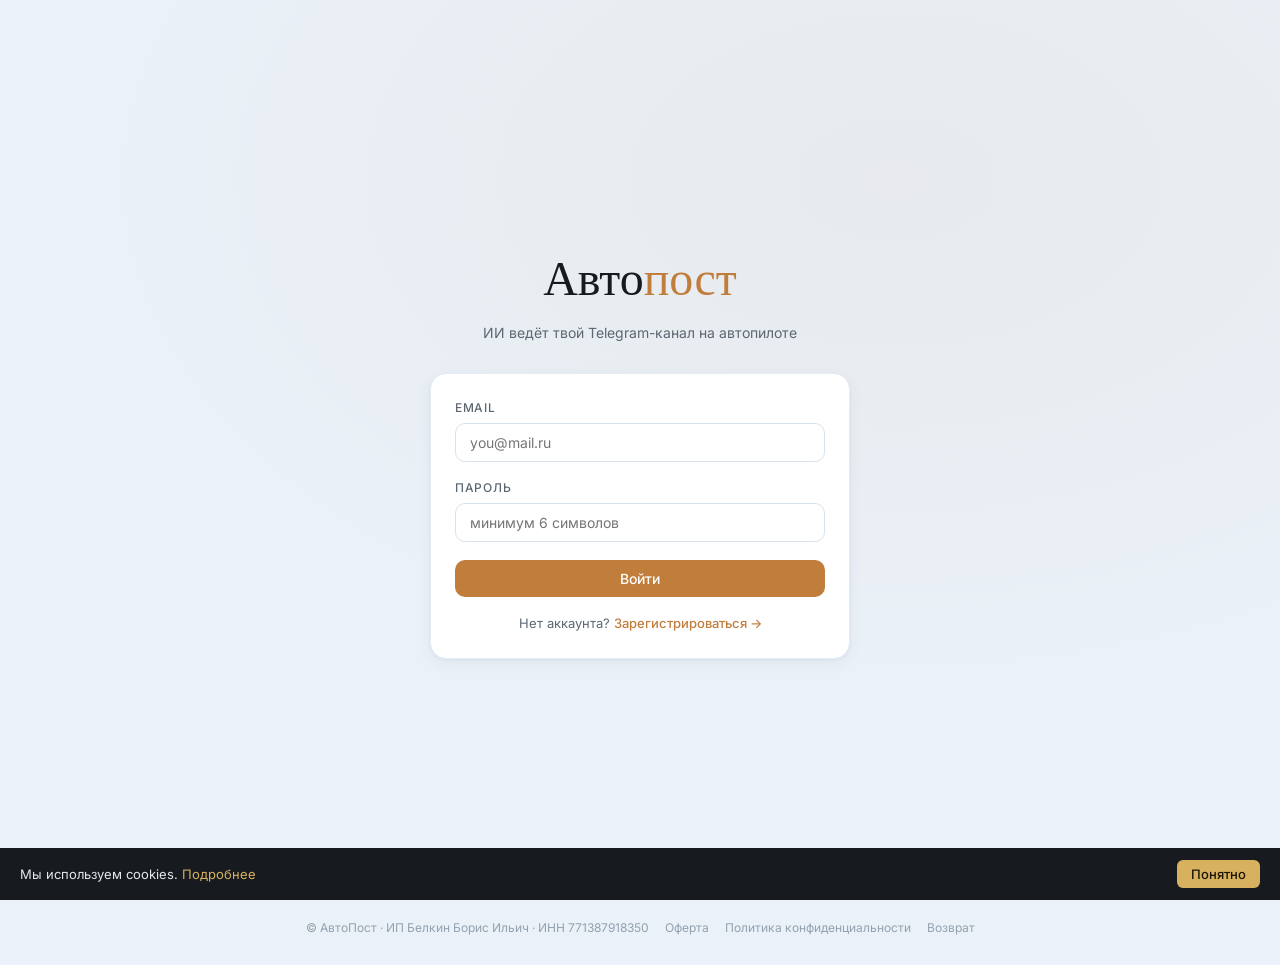
==== static/index.html @ a734618d "Актуализировать домен на projectautopost.ru, убрать мёртвый корневой app.js Сайт давно переехал с au" ====
<!DOCTYPE html>
<html lang="ru">
<head>
  <script>try{performance.mark('html_loaded');}catch(_){}</script>
  <meta charset="UTF-8">
  <meta name="viewport" content="width=device-width, initial-scale=1.0, maximum-scale=1.0, user-scalable=no">
  <meta name="format-detection" content="telephone=no">
  <title>Автопост — ИИ ведёт твой Telegram-канал</title>
  <link rel="stylesheet" href="/static/styles.css?v=20260722k">
  <link rel="icon" href="data:image/svg+xml,<svg xmlns='http://www.w3.org/2000/svg' viewBox='0 0 32 32'><text y='26' font-size='26'>✦</text></svg>">
  <!-- Yandex.Metrika counter -->
  <script>
    window.YM_COUNTER_ID = 109941485;
    (function(m,e,t,r,i,k,a){
      m[i]=m[i]||function(){(m[i].a=m[i].a||[]).push(arguments)};
      m[i].l=1*new Date();
      for (var j = 0; j < document.scripts.length; j++) { if (document.scripts[j].src === r) { return; } }
      k=e.createElement(t),a=e.getElementsByTagName(t)[0];
      k.async=1;k.src=r;a.parentNode.insertBefore(k,a)
    })(window, document, 'script', 'https://mc.yandex.ru/metrika/tag.js?id=109941485', 'ym');
    ym(109941485, 'init', {
      ssr: true,
      webvisor: true,
      clickmap: true,
      ecommerce: 'dataLayer',
      accurateTrackBounce: true,
      trackLinks: true
    });
  </script>
  <noscript><div><img src="https://mc.yandex.ru/watch/109941485" style="position:absolute; left:-9999px;" alt="" /></div></noscript>
  <!-- /Yandex.Metrika counter -->
</head>
<body>
  <style>
    /* Компактный футер с юр. реквизитами -- раньше был только на /landing,
       но эту страницу (форма входа) люди тоже открывают напрямую по голому
       домену, и на ней не было ни одной ссылки на оферту/политику/реквизиты.
       Использует переменные --text-faint/--text из static/styles.css,
       уже подключённого этой страницей -- отдельного styles.css не тянем. */
    .app-footer {
      max-width: 1180px; margin: 0 auto; padding: 18px 24px 28px;
      display: flex; gap: 16px; flex-wrap: wrap; justify-content: center;
      color: var(--text-faint); font-size: 12px; text-align: center;
    }
    .app-footer a { color: var(--text-faint); text-decoration: none; }
    .app-footer a:hover { color: var(--text); }
  </style>
  <div id="app"><div style="display:flex;align-items:center;justify-content:center;min-height:100vh;color:#999;font-family:system-ui,sans-serif;font-size:14px">Загрузка…</div></div>
  <footer class="app-footer">
    <span>© АвтоПост · ИП Белкин Борис Ильич · ИНН 771387918350</span>
    <a href="/legal/offer">Оферта</a>
    <a href="/legal/privacy">Политика конфиденциальности</a>
    <a href="/legal/refund">Возврат</a>
  </footer>
  <script src="/static/app.part01.js?v=20260722k"></script>
  <script src="/static/app.part02.js?v=20260722k"></script>
  <script src="/static/app.part03.js?v=20260722k"></script>
  <script src="/static/app.part04.js?v=20260722k"></script>
  <script src="/static/app.part05.js?v=20260722k"></script>
  <script src="/static/app.part06.js?v=20260722k"></script>
  <script src="/static/app.part07.js?v=20260722k"></script>
  <script src="/static/app.part08.js?v=20260722k"></script>
  <script src="/static/app.part09.js?v=20260722k"></script>
  <script src="/static/app.part10.js?v=20260722k"></script>
  <script src="/static/app.part11.js?v=20260722k"></script>
  <script src="/static/app.part12.js?v=20260722k"></script>
  <script src="/static/app.part13.js?v=20260722k"></script>
  <script src="/static/app.part14.js?v=20260722k"></script>
  <script src="/static/app.part15.js?v=20260722k"></script>
  <script src="/static/app.part16.js?v=20260722k"></script>
</body>
</html>
---- static/styles.css ----
@import url('https://fonts.googleapis.com/css2?family=Instrument+Serif:ital@0;1&family=Inter:wght@300;400;500;600&family=JetBrains+Mono:wght@400;500&display=swap');

:root {
  --bg: #eaf1f8;
  --bg2: #dfe9f3;
  --surface: #ffffff;
  --surface2: #f5f8fb;
  --border: #d7e2ee;
  --border-soft: #e4ecf4;
  --text: #171b20;
  --text-dim: #5c6772;
  --text-faint: #93a1af;
  --accent: #c17d3c;
  --accent-soft: #f5ebe0;
  --accent-dark: #9a5f28;
  --green: #2d8a4e;
  --green-bg: #edf7f1;
  --red: #c0392b;
  --red-bg: #fdf0ee;
  --blue: #2563a8;
  --blue-bg: #eef4fc;
  --radius: 16px;
  --shadow: 0 1px 3px rgba(20,40,70,0.05), 0 4px 16px rgba(20,40,70,0.05);
  --shadow-md: 0 2px 8px rgba(20,40,70,0.08), 0 8px 32px rgba(20,40,70,0.07);
}

* { box-sizing: border-box; margin: 0; padding: 0; }

body {
  background: var(--bg);
  color: var(--text);
  font-family: 'Inter', sans-serif;
  font-size: 15px;
  line-height: 1.6;
  -webkit-font-smoothing: antialiased;
  min-height: 100vh;
}

::-webkit-scrollbar { width: 6px; }
::-webkit-scrollbar-track { background: transparent; }
::-webkit-scrollbar-thumb { background: var(--border); border-radius: 6px; }

.serif { font-family: 'Instrument Serif', serif; }
.mono { font-family: 'JetBrains Mono', monospace; font-size: 12px; }

/* ── Topbar ──────────────────────────────────── */
.topbar {
  position: sticky; top: 0; z-index: 100;
  display: flex; align-items: center; justify-content: space-between;
  padding: 0 32px; height: 60px;
  background: rgba(234,241,248,0.92);
  backdrop-filter: blur(12px);
  border-bottom: 1px solid var(--border-soft);
}
.brand { display: flex; align-items: center; gap: 8px; cursor: pointer; text-decoration: none; }
.brand-name { font-family: 'Instrument Serif', serif; font-size: 22px; color: var(--text); }
.brand-name span { color: var(--accent); }
.brand-badge { font-family: 'JetBrains Mono', monospace; font-size: 9px; letter-spacing: .12em;
  text-transform: uppercase; color: var(--text-faint); margin-top: 2px; }

.topbar-right { display: flex; align-items: center; gap: 10px; }

.token-pill { display: flex; align-items: center; gap: 8px; padding: 6px 14px;
  background: var(--surface); border: 1px solid var(--border); border-radius: 99px;
  cursor: pointer; transition: all .15s; }
.token-pill:hover { border-color: var(--accent); }
.token-pill .dot { width: 6px; height: 6px; border-radius: 50%; background: var(--green); }
.token-pill.low .dot { background: var(--red); }
.token-pill .amount { font-family: 'JetBrains Mono', monospace; font-size: 12px; font-weight: 500; }
.token-pill .label { font-size: 12px; color: var(--text-dim); }

/* ── Buttons ─────────────────────────────────── */
button { font-family: 'Inter', sans-serif; cursor: pointer; border: none; transition: all .15s; }
.btn { display: inline-flex; align-items: center; gap: 6px; padding: 10px 20px;
  background: var(--accent); color: #fff; border-radius: 10px;
  font-size: 14px; font-weight: 500; }
.btn:hover { background: var(--accent-dark); transform: translateY(-1px); box-shadow: 0 4px 12px rgba(193,125,60,.25); }
.btn:disabled { opacity: .5; cursor: not-allowed; transform: none; box-shadow: none; }
.btn-outline { padding: 9px 18px; background: transparent; border: 1px solid var(--border);
  color: var(--text-dim); border-radius: 10px; font-size: 14px; font-weight: 500; }
.btn-outline:hover { border-color: var(--accent); color: var(--accent); background: var(--accent-soft); }
.btn-green { background: var(--green); color: #fff; }
.btn-green:hover { background: #236b3d; }
.btn-danger { background: transparent; border: 1px solid var(--border); color: var(--red); border-radius: 10px; padding: 8px 14px; font-size: 13px; }
.btn-danger:hover { background: var(--red-bg); border-color: var(--red); }
.btn-sm { padding: 7px 14px; font-size: 13px; border-radius: 8px; }
.btn-ghost { padding: 8px 14px; background: transparent; color: var(--text-dim); border-radius: 8px; font-size: 13px; }
.btn-ghost:hover { background: var(--bg2); color: var(--text); }

/* ── Inputs ──────────────────────────────────── */
input, textarea, select {
  width: 100%; font-family: 'Inter', sans-serif; font-size: 14px;
  background: var(--surface); color: var(--text);
  border: 1px solid var(--border); border-radius: 10px;
  padding: 10px 14px; outline: none; transition: border-color .15s;
}
input:focus, textarea:focus, select:focus { border-color: var(--accent); box-shadow: 0 0 0 3px rgba(193,125,60,.08); }
textarea { resize: vertical; min-height: 80px; line-height: 1.6; }
select { appearance: none; background-image: url("data:image/svg+xml,%3Csvg xmlns='http://www.w3.org/2000/svg' width='12' height='12' viewBox='0 0 12 12'%3E%3Cpath fill='%23a09a92' d='M6 8L1 3h10z'/%3E%3C/svg%3E"); background-repeat: no-repeat; background-position: right 12px center; padding-right: 32px; }

label.field { display: block; }
label.field + label.field { margin-top: 16px; }
.field-label { display: block; font-size: 12px; font-weight: 500; color: var(--text-dim);
  text-transform: uppercase; letter-spacing: .06em; margin-bottom: 6px; }
.hint { font-size: 12.5px; color: var(--text-faint); margin-top: 6px; line-height: 1.5; }
.hint b { color: var(--text-dim); }
.hint a { color: var(--accent-dark); font-weight: 500; }
.hint a:hover { text-decoration: underline; }

/* ── Layout ──────────────────────────────────── */
.wrap { max-width: 1060px; margin: 0 auto; padding: 32px; }
.page-head { margin-bottom: 28px; }
.page-head h1 { font-family: 'Instrument Serif', serif; font-size: 36px; font-weight: 400;
  letter-spacing: -.02em; line-height: 1.1; }
.page-head p { color: var(--text-dim); margin-top: 6px; font-size: 14px; }

/* ── Cards ───────────────────────────────────── */
.card { background: var(--surface); border: 1px solid var(--border-soft);
  border-radius: var(--radius); padding: 24px; box-shadow: var(--shadow); }
.card + .card { margin-top: 16px; }
.card-title { font-size: 11px; font-weight: 600; letter-spacing: .1em;
  text-transform: uppercase; color: var(--text-faint); margin-bottom: 18px; }

.grid { display: grid; gap: 16px; }
.grid-2 { grid-template-columns: repeat(2,1fr); }
.grid-3 { grid-template-columns: repeat(3,1fr); }
.grid-4 { grid-template-columns: repeat(4,1fr); }
@media(max-width:780px){ .grid-2,.grid-3,.grid-4{ grid-template-columns:1fr; } }

/* ── Channel cards ───────────────────────────── */
.chan-card { background: var(--surface); border: 1px solid var(--border-soft);
  border-radius: var(--radius); padding: 22px; cursor: pointer;
  box-shadow: var(--shadow); transition: all .18s; }
.chan-card:hover { border-color: var(--accent); box-shadow: var(--shadow-md); transform: translateY(-2px); }
.chan-card h3 { font-family: 'Instrument Serif', serif; font-size: 20px; font-weight: 400; margin-bottom: 3px; }
.chan-card .chan-handle { font-family: 'JetBrains Mono', monospace; font-size: 11px; color: var(--text-faint); }
.chan-card .chan-about { font-size: 13px; color: var(--text-dim); margin-top: 10px; min-height: 36px;
  display: -webkit-box; -webkit-line-clamp: 2; -webkit-box-orient: vertical; overflow: hidden; }
.chan-card .chan-foot { display: flex; gap: 6px; margin-top: 14px; flex-wrap: wrap; align-items: center;
  justify-content: space-between; font-size: 12px; color: var(--text-faint); padding-top: 12px;
  border-top: 1px solid var(--border-soft); }
.chan-card-top { display: flex; gap: 12px; align-items: flex-start; }
.chan-card-top h3 { margin-bottom: 2px; }
.chan-card-top .tg-ava { margin-top: 2px; }
.status-line { display: flex; align-items: center; gap: 7px; margin-top: 14px; font-size: 13px; font-weight: 500; }
.status-dot { width: 7px; height: 7px; border-radius: 50%; flex-shrink: 0; }
.status-dot-green { background: var(--green); }
.status-dot-accent { background: var(--accent); }
.chan-preview { margin-top: 10px; padding: 10px 12px; background: var(--surface2); border: 1px solid var(--border-soft);
  border-radius: 10px; font-size: 13px; color: var(--text-dim); line-height: 1.5; height: 72px;
  display: -webkit-box; -webkit-line-clamp: 3; -webkit-box-orient: vertical; overflow: hidden; }
.chan-preview-empty { color: var(--text-faint); font-style: italic; display: flex; align-items: center;
  height: auto; -webkit-line-clamp: unset; }
.chan-connect-hint { margin-top: 14px; padding: 12px; border: 1.5px dashed var(--border); border-radius: 10px;
  font-size: 13px; color: var(--text-dim); line-height: 1.5; }
.chan-connect-hint a { color: var(--accent-dark); font-weight: 600; }

/* Календарь очереди (task item: вид по датам) */
.cal-nav { display: flex; align-items: center; justify-content: space-between; margin-bottom: 10px; }
.cal-month-label { font-weight: 600; font-size: 15px; text-transform: capitalize; }
.cal-grid { display: grid; grid-template-columns: repeat(7, 1fr); gap: 4px; }
.cal-cell { min-height: 56px; border-radius: 8px; padding: 6px 4px; background: var(--surface2); }
.cal-cell-head { min-height: auto; background: none; text-align: center; font-size: 11px; font-weight: 600;
  color: var(--text-faint); padding: 0 0 4px; }
.cal-cell-empty { background: none; }
.cal-cell-has { cursor: pointer; }
.cal-cell-has:hover { background: var(--border-soft); }
.cal-cell-today { border: 1.5px solid var(--accent); }
.cal-cell-selected { background: var(--accent-soft); }
.cal-daynum { font-size: 12px; color: var(--text-dim); }
.cal-dots { display: flex; align-items: center; gap: 3px; margin-top: 6px; flex-wrap: wrap; }
.cal-dot { width: 6px; height: 6px; border-radius: 50%; flex-shrink: 0; }
.cal-dot-published { background: var(--green); }
.cal-dot-scheduled { background: var(--blue); }
.cal-more { font-size: 10px; color: var(--text-faint); }
.cal-legend { display: flex; gap: 16px; margin-top: 10px; font-size: 12px; color: var(--text-faint); }
.cal-legend span { display: flex; align-items: center; gap: 5px; }

.add-card { background: transparent; border: 1.5px dashed var(--border); border-radius: var(--radius);
  display: flex; flex-direction: column; align-items: center; justify-content: center;
  padding: 22px; min-height: 165px; cursor: pointer; transition: all .18s; color: var(--text-faint); }
.add-card:hover { border-color: var(--accent); color: var(--accent); background: var(--accent-soft); }
.add-card .plus { font-family: 'Instrument Serif', serif; font-size: 40px; font-weight: 400;
  line-height: 1; margin-bottom: 6px; }

/* ── Chips ───────────────────────────────────── */
.chip { display: inline-flex; align-items: center; gap: 4px; padding: 3px 10px;
  border-radius: 99px; font-size: 11.5px; font-weight: 500; }
.chip-green { background: var(--green-bg); color: var(--green); }
.chip-orange { background: var(--accent-soft); color: var(--accent-dark); }
.chip-gray { background: var(--bg2); color: var(--text-dim); }
.chip-blue { background: var(--blue-bg); color: var(--blue); }

/* ── Status pill: один главный индикатор состояния поста ───────── */
.status-pill { display: inline-flex; align-items: center; gap: 6px; padding: 6px 12px;
  border-radius: 10px; font-size: 13px; font-weight: 600; }
.status-pill-green { background: var(--green-bg); color: var(--green); }
.status-pill-red { background: var(--red-bg); color: var(--red); }
.status-pill-gray { background: var(--bg2); color: var(--text-dim); font-weight: 500; }
.status-pill-blue { background: var(--blue-bg); color: var(--blue); }
.status-pill-yellow { background: var(--accent-soft); color: var(--accent-dark); }

.status-subline { font-size: 12px; color: var(--text-faint); margin-top: 4px; }

/* ── Post card "..." menu ────────────────────────────────────── */
.post-menu { position: absolute; right: 0; top: 100%; margin-top: 4px; z-index: 10;
  background: var(--surface); border: 1px solid var(--border-soft); border-radius: 10px;
  box-shadow: 0 4px 16px rgba(20,40,70,.08); min-width: 180px; padding: 4px; }
.menu-item { display: block; width: 100%; text-align: left; padding: 9px 12px;
  font-size: 13px; background: none; border: none; border-radius: 7px; cursor: pointer; color: var(--text); }
.menu-item:hover { background: var(--surface2); }
.menu-item-danger { color: var(--red); }

/* ── Tabs ────────────────────────────────────── */
.tabs { display: flex; gap: 2px; margin-bottom: 24px; border-bottom: 1px solid var(--border-soft); }
.tab { padding: 10px 18px; background: transparent; color: var(--text-dim); font-size: 14px;
  border-radius: 0; border-bottom: 2px solid transparent; font-weight: 500; margin-bottom: -1px; }
.tab.active { color: var(--accent); border-bottom-color: var(--accent); }
.tab:hover { color: var(--text); }

/* ── Toggle ──────────────────────────────────── */
.toggle-row { display: flex; align-items: flex-start; justify-content: space-between; gap: 16px; padding: 14px 0; border-bottom: 1px solid var(--border-soft); }
.toggle-row:last-child { border-bottom: none; }
.toggle-row .toggle-info b { display: block; font-size: 14px; font-weight: 500; margin-bottom: 2px; }
.toggle-row .toggle-info small { font-size: 12.5px; color: var(--text-dim); }
.switch { position: relative; flex-shrink: 0; width: 40px; height: 22px; margin-top: 2px; }
.switch input { opacity: 0; width: 0; height: 0; }
.slider { position: absolute; inset: 0; background: var(--border); border-radius: 99px; cursor: pointer; transition: .2s; }
.slider:before { content: ''; position: absolute; width: 16px; height: 16px;
  left: 3px; bottom: 3px; background: #fff; border-radius: 50%; transition: .2s; box-shadow: 0 1px 3px rgba(20,40,70,.2); }
input:checked + .slider { background: var(--accent); }
input:checked + .slider:before { transform: translateX(18px); }

/* ── Seg control ─────────────────────────────── */
.seg { display: flex; background: var(--bg2); border-radius: 10px; padding: 3px; gap: 2px; }
.seg button { flex: 1; padding: 7px 10px; background: transparent; color: var(--text-dim);
  border-radius: 8px; font-size: 13px; font-weight: 500; }
.seg button.on { background: var(--surface); color: var(--text); box-shadow: var(--shadow); }

/* ── Posts ───────────────────────────────────── */
.post-card { background: var(--surface); border: 1px solid var(--border-soft);
  border-radius: var(--radius); padding: 20px; margin-bottom: 12px; box-shadow: var(--shadow); }
.post-header { display: flex; justify-content: space-between; align-items: center; margin-bottom: 14px; }
.post-body { background: var(--surface2); border: 1px solid var(--border-soft);
  border-radius: 10px; padding: 14px; white-space: pre-wrap; font-size: 14px;
  line-height: 1.7; color: var(--text); min-height: 80px; }
.post-body.editable { background: var(--surface); cursor: text; }
.post-body[contenteditable]:focus { outline: none; border-color: var(--accent);
  box-shadow: 0 0 0 3px rgba(193,125,60,.08); }
.post-actions { display: flex; gap: 8px; margin-top: 12px; flex-wrap: wrap; align-items: center; }
.tg-bubble { display: flex; gap: 10px; align-items: flex-start; }
.tg-ava { width: 34px; height: 34px; border-radius: 50%; background: linear-gradient(135deg,var(--accent),#8a5a1e);
  display: flex; align-items: center; justify-content: center; color: #fff; font-weight: 600;
  font-size: 13px; flex-shrink: 0; }

/* ── Source rows ─────────────────────────────── */
.src-row { display: flex; align-items: center; justify-content: space-between; gap: 12px;
  padding: 10px 14px; background: var(--surface2); border: 1px solid var(--border-soft);
  border-radius: 10px; margin-bottom: 8px; }
.src-url { font-family: 'JetBrains Mono', monospace; font-size: 12px; color: var(--text-dim);
  overflow: hidden; text-overflow: ellipsis; white-space: nowrap; }

/* ── Generate panel ──────────────────────────── */
.gen-panel { background: linear-gradient(135deg, var(--accent-soft), #fdf6ec);
  border: 1px solid #e8d5bb; border-radius: var(--radius); padding: 20px; margin-bottom: 20px; }
.gen-panel .gen-title { font-size: 13px; font-weight: 600; color: var(--accent-dark); margin-bottom: 12px; }
.gen-row { display: flex; gap: 10px; align-items: flex-end; }
.gen-row input { background: var(--surface); }

/* ── Pricing ─────────────────────────────────── */
.price-card { background: var(--surface); border: 1px solid var(--border-soft);
  border-radius: var(--radius); padding: 24px; text-align: center;
  box-shadow: var(--shadow); transition: all .18s; }
.price-card:hover { border-color: var(--accent); transform: translateY(-2px); box-shadow: var(--shadow-md); }
.price-card .p-name { font-size: 11px; font-weight: 600; letter-spacing: .1em;
  text-transform: uppercase; color: var(--text-faint); }
.price-card .p-price { font-family: 'Instrument Serif', serif; font-size: 42px;
  font-weight: 400; margin: 8px 0 2px; }
.price-card .p-tokens { font-size: 13px; color: var(--text-dim); margin-bottom: 18px; }

/* ── Auth ────────────────────────────────────── */
.auth-wrap { min-height: 100vh; display: flex; align-items: center; justify-content: center;
  padding: 24px; background: var(--bg);
  background-image: radial-gradient(ellipse 800px 500px at 70% 20%, rgba(193,125,60,.06), transparent); }
.auth-box { width: 100%; max-width: 420px; }
.auth-logo { font-family: 'Instrument Serif', serif; font-size: 48px; text-align: center; margin-bottom: 4px; }
.auth-logo span { color: var(--accent); }
.auth-sub { text-align: center; color: var(--text-dim); font-size: 14px; margin-bottom: 28px; }
.auth-switch { text-align: center; margin-top: 16px; font-size: 13px; color: var(--text-dim); }
.auth-switch a { color: var(--accent); cursor: pointer; font-weight: 500; }

/* ── Toast ───────────────────────────────────── */
.toast { position: fixed; bottom: 24px; left: 50%; transform: translateX(-50%); z-index: 999;
  background: var(--text); color: #fff; padding: 11px 20px; border-radius: 10px;
  font-size: 14px; box-shadow: 0 8px 32px rgba(20,40,70,.2); animation: rise .22s ease;
  max-width: 90vw; white-space: nowrap; }
.toast.ok { background: var(--green); }
.toast.err { background: var(--red); }
@keyframes rise { from { opacity:0; transform:translate(-50%,10px); } to { opacity:1; transform:translate(-50%,0); } }

/* ── Misc ────────────────────────────────────── */
.empty { text-align: center; padding: 48px 20px; }
.empty .empty-icon { font-size: 40px; margin-bottom: 12px; }
.empty h3 { font-family: 'Instrument Serif', serif; font-size: 22px; font-weight: 400; color: var(--text-dim); margin-bottom: 6px; }
.empty p { font-size: 14px; color: var(--text-faint); }
.spinner { display: inline-block; width: 13px; height: 13px; border: 2px solid currentColor;
  border-top-color: transparent; border-radius: 50%; animation: spin .7s linear infinite; vertical-align: -2px; }
@keyframes spin { to { transform: rotate(360deg); } }
.back-link { display: inline-flex; align-items: center; gap: 6px; font-size: 13px;
  color: var(--text-dim); cursor: pointer; margin-bottom: 18px; font-weight: 500; }
.back-link:hover { color: var(--accent); }
.divider { height: 1px; background: var(--border-soft); margin: 20px 0; }
.row { display: flex; align-items: center; gap: 10px; }
.between { justify-content: space-between; }
.mt { margin-top: 14px; }
.mt-lg { margin-top: 24px; }
.hidden { display: none !important; }
.text-dim { color: var(--text-dim); }
.text-faint { color: var(--text-faint); }
a { color: var(--accent); text-decoration: none; }

/* ── Onboarding cards ────────────────────────── */
.onboard-card {
  background: var(--surface); border: 1.5px solid var(--border-soft);
  border-radius: var(--radius); padding: 20px; margin-bottom: 14px;
  box-shadow: var(--shadow); transition: border-color .18s;
}
.onboard-card:hover { border-color: var(--accent); }
.onboard-header { display: flex; justify-content: space-between; align-items: center; flex-wrap: wrap; gap: 10px; }

/* ── Channel header card ─────────────────────── */
.chan-header { margin-bottom: 0; }

/* ── Telegram Mini App optimizations ────────── */
@media (max-width: 640px) {
  .topbar { padding: 0 16px; height: 52px; }
  .brand-name { font-size: 18px; }
  .wrap { padding: 16px; }
  .page-head h1 { font-size: 26px; }
  .grid-2, .grid-3, .grid-4 { grid-template-columns: 1fr; }
  .card { padding: 16px; }
  .tabs { gap: 0; overflow-x: auto; -webkit-overflow-scrolling: touch; flex-wrap: nowrap; padding-bottom: 2px; }
  .tab { padding: 10px 14px; white-space: nowrap; font-size: 13px; }
  .post-actions { gap: 6px; }
  .btn { padding: 9px 16px; font-size: 13px; }
  .btn-sm { padding: 6px 10px; font-size: 12px; }
  .onboard-header { flex-direction: column; align-items: flex-start; }
  .price-card { padding: 18px; }
  .price-card .p-price { font-size: 32px; }
  .seg { flex-wrap: wrap; }
  .seg button { flex: 0 0 auto; }
  .gen-row { flex-direction: column; }
  .gen-row input { width: 100%; }
  .toggle-row { gap: 10px; }
  .row.between { flex-direction: column; gap: 10px; }
  .chan-card .chan-foot { gap: 4px; }
}

/* Telegram WebApp safe areas */
@supports (padding-bottom: env(safe-area-inset-bottom)) {
  body { padding-bottom: env(safe-area-inset-bottom); }
  .topbar { padding-top: env(safe-area-inset-top); }
}

/* ── Mobile scroll fix ───────────────────────── */
html { overflow-x: hidden; }
body { overflow-x: hidden; position: relative; }
.wrap { 
  min-height: calc(100vh - 60px);
  overscroll-behavior: contain;
}
.tabs {
  position: sticky;
  top: 60px;
  background: var(--bg);
  z-index: 10;
  padding-top: 4px;
}
#tabbody {
  padding-bottom: 40px;
}
/* Prevent background scroll when interacting with tabs on iOS */
.tab { -webkit-tap-highlight-color: transparent; }

/* ── Back row (отдельная строка под топбаром) ─ */
.back-row {
  padding: 10px 32px 0;
  background: var(--bg);
}
.back-row .back-link {
  margin-bottom: 0;
}
@media (max-width: 640px) {
  .back-row { padding: 8px 16px 0; }
}

/* ── Freq seg compact ────────────────────────── */
#nc_freq_seg button {
  min-width: 42px;
  padding: 7px 8px;
  font-size: 13px;
}

/* ── Post expand ─────────────────────────────── */
.post-preview-short {
  max-height: 120px;
  overflow: hidden;
  -webkit-mask-image: linear-gradient(to bottom, black 60%, transparent 100%);
  mask-image: linear-gradient(to bottom, black 60%, transparent 100%);
}
.expand-btn {
  display: block; width: 100%; margin-top: 6px;
  background: transparent; color: var(--accent);
  font-size: 13px; font-weight: 500; text-align: left;
  padding: 4px 0; border: none; cursor: pointer;
}
.expand-btn:hover { text-decoration: underline; }

/* ── Back row ────────────────────────────────── */
.back-row { padding: 10px 32px 0; }
@media(max-width:640px){ .back-row { padding: 8px 16px 0; } }

/* ── Onboarding ──────────────────────────────── */
.onboard-card {
  background: var(--surface); border: 1.5px solid var(--border-soft);
  border-radius: var(--radius); padding: 20px; margin-bottom: 14px;
  box-shadow: var(--shadow); transition: border-color .18s;
}
.onboard-card:hover { border-color: var(--accent); }
.onboard-header { display: flex; justify-content: space-between; align-items: center; flex-wrap: wrap; gap: 10px; }

/* ── Mobile ──────────────────────────────────── */
@media(max-width:640px){
  .topbar { padding: 0 16px; height: 52px; }
  .wrap { padding: 16px; }
  .page-head h1 { font-size: 26px; }
  .grid-2,.grid-3,.grid-4 { grid-template-columns: 1fr; }
  .card { padding: 16px; }
  .tabs { overflow-x: auto; flex-wrap: nowrap; -webkit-overflow-scrolling: touch; }
  .tab { white-space: nowrap; font-size: 13px; padding: 10px 14px; }
  .gen-row { flex-direction: column; }
  .seg { flex-wrap: wrap; }
  .post-actions { gap: 6px; }
}
@supports(padding-bottom:env(safe-area-inset-bottom)){
  body { padding-bottom: env(safe-area-inset-bottom); }
}

/* ── Back link ───────────────────────────────── */
.back-link {
  -webkit-user-select: none; user-select: none;
  -webkit-tap-highlight-color: transparent;
  color: var(--accent) !important;
  font-weight: 600 !important;
  font-size: 13px;
  background: none;
  border: none;
  cursor: pointer;
  padding: 0;
}
.back-link:hover { opacity: 0.75; }

/* ── Отключаем подсветку тапа везде (Telegram/iOS) ── */
button, a, .chip, .tab, .seg button, .back-link, .brand, .token-pill {
  -webkit-tap-highlight-color: transparent;
}
.brand, .back-link, .tab, .btn, .btn-sm, .btn-outline, .btn-ghost, .btn-danger, .btn-green {
  -webkit-user-select: none; user-select: none;
}
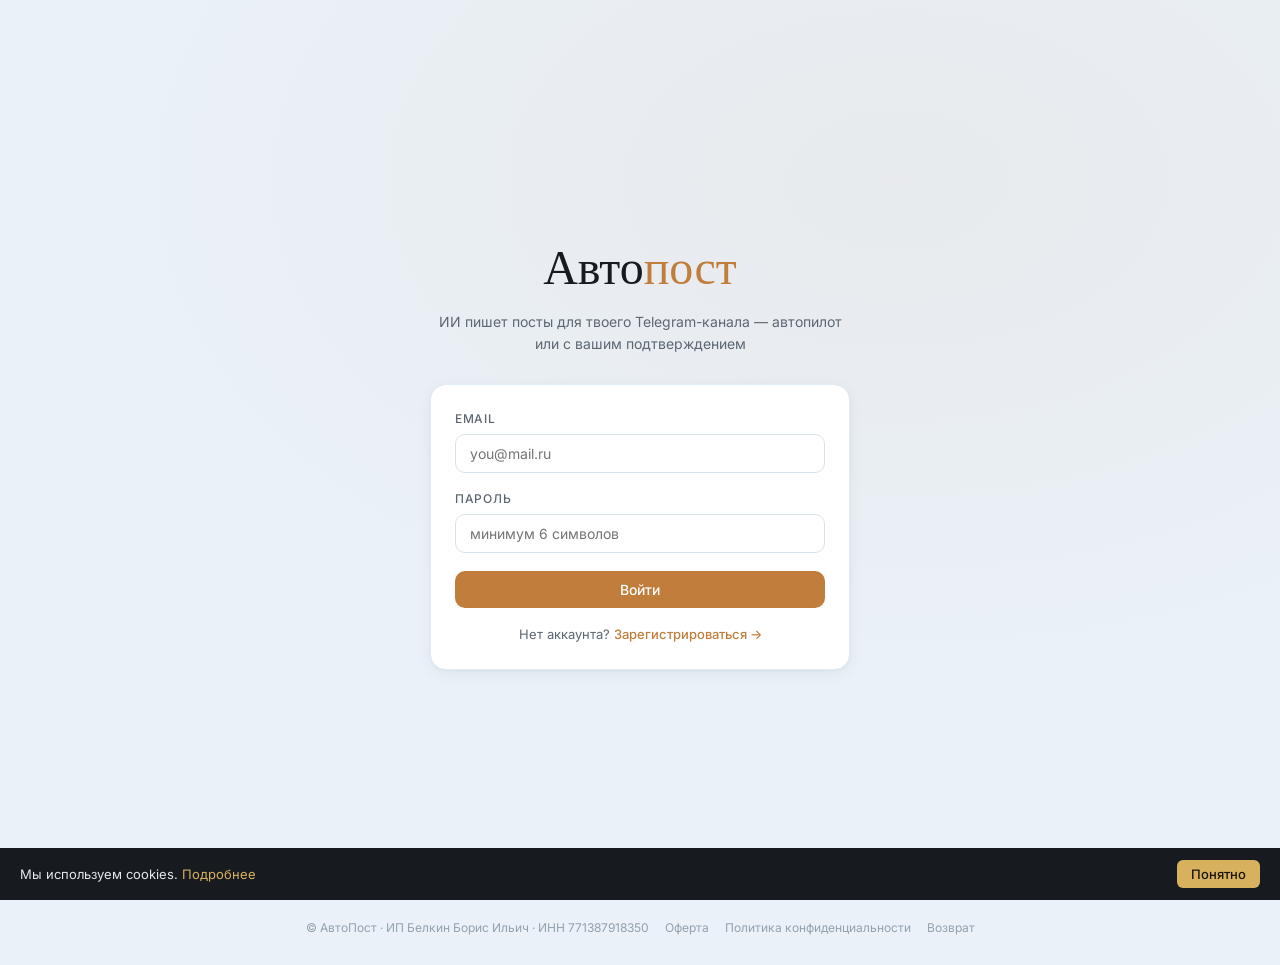
==== commit c5465f61: "Кастдев-проход по воронке первого визита (реклама уже включена) Прошёл вживую весь путь свежего посе" ====
--- a/static/index.html
+++ b/static/index.html
@@ -6,7 +6,7 @@
   <meta name="viewport" content="width=device-width, initial-scale=1.0, maximum-scale=1.0, user-scalable=no">
   <meta name="format-detection" content="telephone=no">
   <title>Автопост — ИИ ведёт твой Telegram-канал</title>
-  <link rel="stylesheet" href="/static/styles.css?v=20260722k">
+  <link rel="stylesheet" href="/static/styles.css?v=20260722q">
   <link rel="icon" href="data:image/svg+xml,<svg xmlns='http://www.w3.org/2000/svg' viewBox='0 0 32 32'><text y='26' font-size='26'>✦</text></svg>">
   <!-- Yandex.Metrika counter -->
   <script>
@@ -52,21 +52,21 @@
     <a href="/legal/privacy">Политика конфиденциальности</a>
     <a href="/legal/refund">Возврат</a>
   </footer>
-  <script src="/static/app.part01.js?v=20260722k"></script>
-  <script src="/static/app.part02.js?v=20260722k"></script>
-  <script src="/static/app.part03.js?v=20260722k"></script>
-  <script src="/static/app.part04.js?v=20260722k"></script>
-  <script src="/static/app.part05.js?v=20260722k"></script>
-  <script src="/static/app.part06.js?v=20260722k"></script>
-  <script src="/static/app.part07.js?v=20260722k"></script>
-  <script src="/static/app.part08.js?v=20260722k"></script>
-  <script src="/static/app.part09.js?v=20260722k"></script>
-  <script src="/static/app.part10.js?v=20260722k"></script>
-  <script src="/static/app.part11.js?v=20260722k"></script>
-  <script src="/static/app.part12.js?v=20260722k"></script>
-  <script src="/static/app.part13.js?v=20260722k"></script>
-  <script src="/static/app.part14.js?v=20260722k"></script>
-  <script src="/static/app.part15.js?v=20260722k"></script>
-  <script src="/static/app.part16.js?v=20260722k"></script>
+  <script src="/static/app.part01.js?v=20260722q"></script>
+  <script src="/static/app.part02.js?v=20260722q"></script>
+  <script src="/static/app.part03.js?v=20260722q"></script>
+  <script src="/static/app.part04.js?v=20260722q"></script>
+  <script src="/static/app.part05.js?v=20260722q"></script>
+  <script src="/static/app.part06.js?v=20260722q"></script>
+  <script src="/static/app.part07.js?v=20260722q"></script>
+  <script src="/static/app.part08.js?v=20260722q"></script>
+  <script src="/static/app.part09.js?v=20260722q"></script>
+  <script src="/static/app.part10.js?v=20260722q"></script>
+  <script src="/static/app.part11.js?v=20260722q"></script>
+  <script src="/static/app.part12.js?v=20260722q"></script>
+  <script src="/static/app.part13.js?v=20260722q"></script>
+  <script src="/static/app.part14.js?v=20260722q"></script>
+  <script src="/static/app.part15.js?v=20260722q"></script>
+  <script src="/static/app.part16.js?v=20260722q"></script>
 </body>
 </html>
--- a/static/styles.css
+++ b/static/styles.css
@@ -146,6 +146,7 @@
 .status-dot { width: 7px; height: 7px; border-radius: 50%; flex-shrink: 0; }
 .status-dot-green { background: var(--green); }
 .status-dot-accent { background: var(--accent); }
+.status-dot-gray { background: var(--text-faint); }
 .chan-preview { margin-top: 10px; padding: 10px 12px; background: var(--surface2); border: 1px solid var(--border-soft);
   border-radius: 10px; font-size: 13px; color: var(--text-dim); line-height: 1.5; height: 72px;
   display: -webkit-box; -webkit-line-clamp: 3; -webkit-box-orient: vertical; overflow: hidden; }
